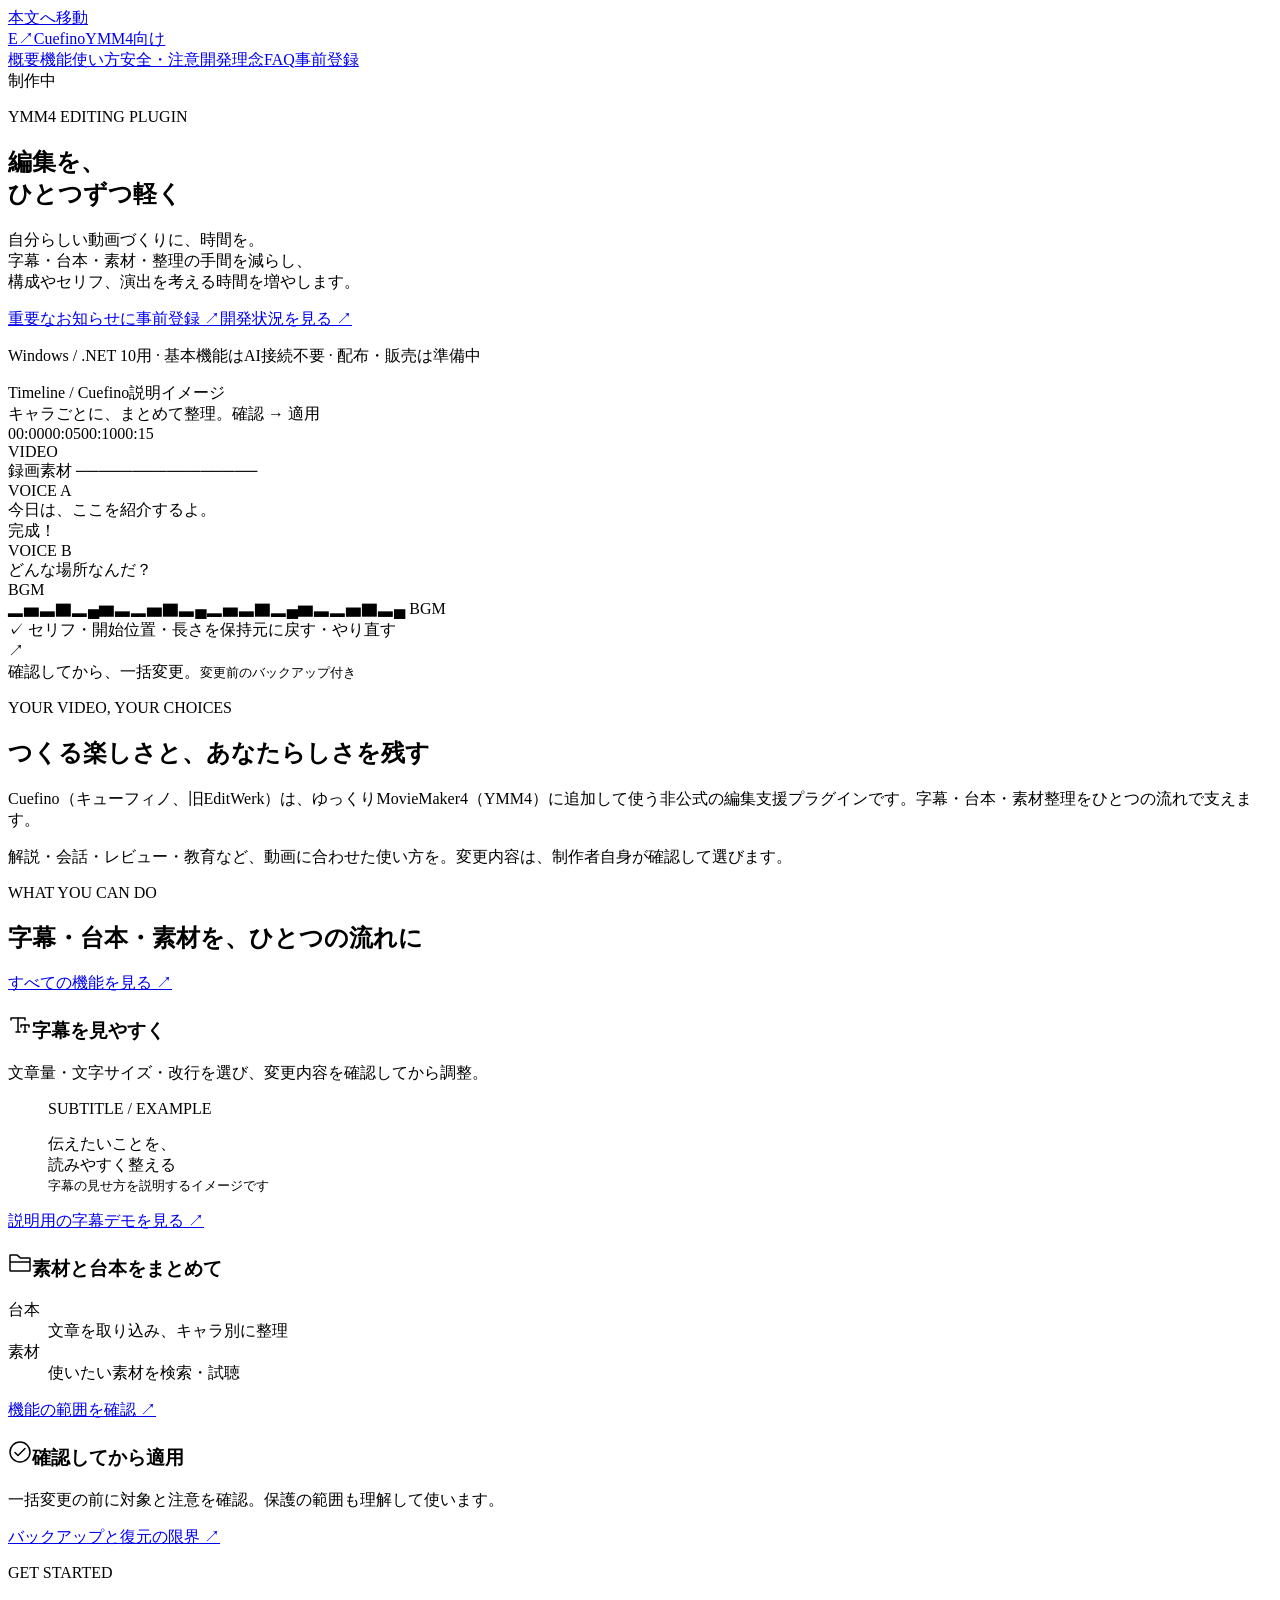
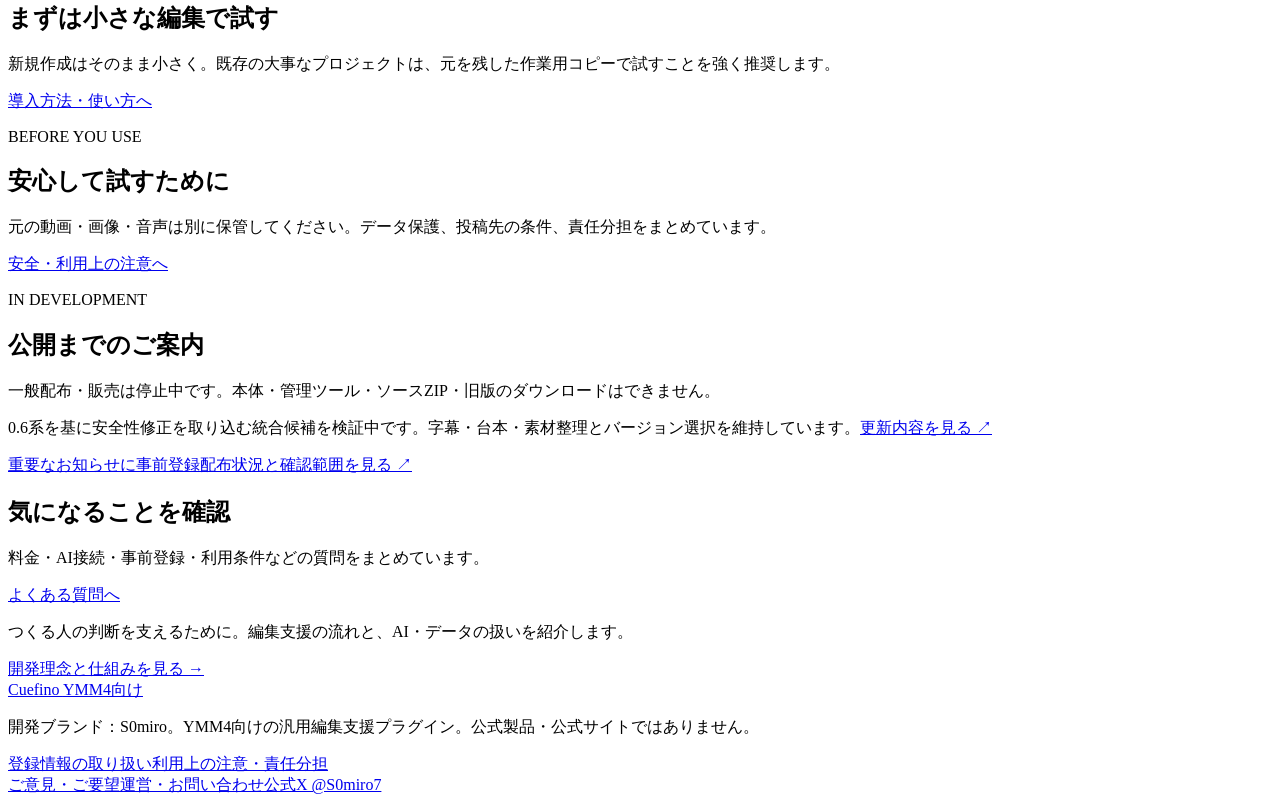
==== index.html @ adb7a77c "Point homepage canonical to S0miro Cuefino URL" ====
<!doctype html><html lang="ja"><head><meta charset="utf-8"><meta name="viewport" content="width=device-width,initial-scale=1"><title>Cuefino | YMM4向け編集支援プラグイン</title><meta name="description" content="CuefinoはYMM4向けの編集支援プラグインです。字幕・台本・素材整理などの機能、対応環境、データ保護の注意点を紹介します。現在は制作中・一般配布準備中です。"><script src="first-visit.js" data-intro-brand="editassist" async></script><link rel="icon" href="favicon.svg" type="image/svg+xml"><link rel="stylesheet" href="style.css"><link rel="stylesheet" href="site.css"><script src="site-navigation.js" defer></script><link rel="stylesheet" href="./information.css"><link rel="canonical" href="https://s0miro.github.io/cuefino/"><link rel="stylesheet" href="ui-refinement.css"></head><body class="site-home ui-cuefino"><div id="first-visit-intro" data-brand="editassist" aria-hidden="true" inert hidden><div class="intro-stack"><svg class="intro-mark" viewBox="0 0 64 64" aria-hidden="true"><rect width="64" height="64" rx="14" fill="#232d31"/><path d="M17 17h25v7H25v7h15v7H25v7h17v7H17z" fill="#f7f5ef"/><path d="M44 10h12v12h-5v-4L40 29l-4-4 11-10h-3z" fill="#d65b34"/></svg><span class="intro-name">Cuefino</span><span class="intro-track"></span></div></div><a class="skip" href="#main">本文へ移動</a><header class="header site-header"><div class="wrap header-inner"><a class="brand" href="./"><span class="brand-icon" aria-hidden="true">E<span>↗</span></span>Cuefino<span class="brand-label">YMM4向け</span></a><button class="nav-toggle" type="button" aria-expanded="false" aria-controls="primary-navigation" hidden>メニュー <span aria-hidden="true">☰</span></button><nav id="primary-navigation" class="primary-nav" aria-label="メインナビゲーション"><a href="./" aria-current="page">概要</a><a href="features/">機能</a><a href="guide/">使い方</a><a href="safety/">安全・注意</a><a href="./about/">開発理念</a><a href="faq/">FAQ</a><a href="preregister/">事前登録</a></nav><span class="release-badge">制作中</span></div></header><main id="main" tabindex="-1"><section id="preregister" class="hero wrap" tabindex="-1">
  <div class="hero-copy"><p class="eyebrow"><span class="dot"></span> YMM4 EDITING PLUGIN</p>
    <h1>編集を、<br>ひとつずつ<span class="accent">軽く</span></h1>
    <p class="lead">自分らしい動画づくりに、時間を。<br>字幕・台本・素材・整理の手間を減らし、<br class="desktop">構成やセリフ、演出を考える時間を増やします。</p>
    <div class="actions"><a class="button primary" href="preregister/">重要なお知らせに事前登録 <span aria-hidden="true">↗</span></a><a class="text-link" href="guide/#download">開発状況を見る ↗</a></div>
    <p class="hero-note">Windows / .NET 10用 · 基本機能はAI接続不要 · 配布・販売は準備中</p>
  </div>
  <div class="timeline" aria-label="キャラ別レイヤー整理の説明イメージ">
    <div class="window-top"><div class="window-dots" aria-hidden="true"><i></i><i></i><i></i></div><span>Timeline / Cuefino</span><span class="demo-label">説明イメージ</span></div>
    <div class="timeline-head"><span>キャラごとに、まとめて整理。</span><span class="pill">確認 → 適用</span></div>
    <div class="ruler"><span>00:00</span><span>00:05</span><span>00:10</span><span>00:15</span></div>
    <div class="tracks"><div class="track"><span class="track-name">VIDEO</span><div class="clip video">録画素材 <span>────────────────</span></div></div><div class="track"><span class="track-name">VOICE A</span><div class="clip voice-a">今日は、ここを紹介するよ。</div><div class="clip voice-a short">完成！</div></div><div class="track"><span class="track-name">VOICE B</span><div class="clip voice-b">どんな場所なんだ？</div></div><div class="track"><span class="track-name">BGM</span><div class="clip bgm"><span aria-hidden="true">▂▅▃▇▂▄▆▃▂▅▇▃▄▂▅▃▇▂▄▆▃▂▅▇▃▄</span> BGM</div></div></div>
    <div class="timeline-bottom"><span><span class="check">✓</span> セリフ・開始位置・長さを保持</span><span>元に戻す・やり直す</span></div>
    <div class="floating-note"><span class="note-icon">↗</span><div>確認してから、一括変更。<small>変更前のバックアップ付き</small></div></div>
  </div>
</section><section id="purpose" class="section wrap home-purpose" tabindex="-1"><p class="eyebrow">YOUR VIDEO, YOUR CHOICES</p><h2 id="purpose-title">つくる楽しさと、あなたらしさを残す</h2><p>Cuefino（キューフィノ、旧EditWerk）は、ゆっくりMovieMaker4（YMM4）に追加して使う非公式の編集支援プラグインです。字幕・台本・素材整理をひとつの流れで支えます。</p><p>解説・会話・レビュー・教育など、動画に合わせた使い方を。変更内容は、制作者自身が確認して選びます。</p></section><section id="features" class="section wrap" tabindex="-1"><div class="section-heading"><div><p class="eyebrow">WHAT YOU CAN DO</p><h2>字幕・台本・素材を、ひとつの流れに</h2></div><a class="text-link" href="features/">すべての機能を見る ↗</a></div><div class="overview-grid"><article><h3><svg class="ui-icon" aria-hidden="true" focusable="false" width="24" height="24" viewBox="0 0 24 24" stroke-width="1.5" fill="none" xmlns="http://www.w3.org/2000/svg">
<path d="M3 7L3 5L17 5V7" stroke="currentColor" stroke-linecap="round" stroke-linejoin="round"/>
<path d="M10 5L10 19M10 19H12M10 19H8" stroke="currentColor" stroke-linecap="round" stroke-linejoin="round"/>
<path d="M13 14L13 12H21V14" stroke="currentColor" stroke-linecap="round" stroke-linejoin="round"/>
<path d="M17 12V19M17 19H15.5M17 19H18.5" stroke="currentColor" stroke-linecap="round" stroke-linejoin="round"/>
</svg>字幕を見やすく</h3><p>文章量・文字サイズ・改行を選び、変更内容を確認してから調整。</p><figure class="caption-study" aria-label="字幕調整の説明イメージ"><p class="study-label">SUBTITLE / EXAMPLE</p><span class="study-sample">伝えたいことを、<br>読みやすく整える</span><figcaption><small>字幕の見せ方を説明するイメージです</small></figcaption></figure><a id="subtitles" href="features/#subtitles">説明用の字幕デモを見る ↗</a></article><article><h3><svg class="ui-icon" aria-hidden="true" focusable="false" width="24" height="24" stroke-width="1.5" viewBox="0 0 24 24" fill="none" xmlns="http://www.w3.org/2000/svg">
<path d="M2 11V4.6C2 4.26863 2.26863 4 2.6 4H8.77805C8.92127 4 9.05977 4.05124 9.16852 4.14445L12.3315 6.85555C12.4402 6.94876 12.5787 7 12.722 7H21.4C21.7314 7 22 7.26863 22 7.6V11M2 11V19.4C2 19.7314 2.26863 20 2.6 20H21.4C21.7314 20 22 19.7314 22 19.4V11M2 11H22" stroke="currentColor" stroke-linecap="round" stroke-linejoin="round"/>
</svg>素材と台本をまとめて</h3><dl class="work-roles"><div><dt>台本</dt><dd>文章を取り込み、キャラ別に整理</dd></div><div><dt>素材</dt><dd>使いたい素材を検索・試聴</dd></div></dl><a href="features/#features">機能の範囲を確認 ↗</a></article><article><h3><svg class="ui-icon" aria-hidden="true" focusable="false" width="24" height="24" stroke-width="1.5" viewBox="0 0 24 24" fill="none" xmlns="http://www.w3.org/2000/svg">
<path d="M7 12.5L10 15.5L17 8.5" stroke="currentColor" stroke-linecap="round" stroke-linejoin="round"/>
<path d="M12 22C17.5228 22 22 17.5228 22 12C22 6.47715 17.5228 2 12 2C6.47715 2 2 6.47715 2 12C2 17.5228 6.47715 22 12 22Z" stroke="currentColor" stroke-linecap="round" stroke-linejoin="round"/>
</svg>確認してから適用</h3><p>一括変更の前に対象と注意を確認。保護の範囲も理解して使います。</p><a href="safety/#backup">バックアップと復元の限界 ↗</a></article></div></section><section class="section wrap"><div class="overview-grid two"><article id="start"><p class="eyebrow">GET STARTED</p><h2>まずは小さな編集で試す</h2><p>新規作成はそのまま小さく。既存の大事なプロジェクトは、元を残した作業用コピーで試すことを強く推奨します。</p><a class="button outline" href="guide/">導入方法・使い方へ</a></article><article id="responsibility"><p class="eyebrow">BEFORE YOU USE</p><h2 id="responsibility-title">安心して試すために</h2><p>元の動画・画像・音声は別に保管してください。データ保護、投稿先の条件、責任分担をまとめています。</p><a class="button outline" href="safety/">安全・利用上の注意へ</a></article></div></section><div class="wrap home-support"><section id="download" class="section home-status" tabindex="-1"><p class="eyebrow">IN DEVELOPMENT</p><h2 id="development-title">公開までのご案内</h2><p>一般配布・販売は停止中です。本体・管理ツール・ソースZIP・旧版のダウンロードはできません。</p><p class="development-detail">0.6系を基に安全性修正を取り込む統合候補を検証中です。字幕・台本・素材整理とバージョン選択を維持しています。<a href="guide/#updates">更新内容を見る ↗</a></p><div class="actions"><a class="button primary" href="preregister/">重要なお知らせに事前登録</a><a id="updates" href="guide/#download">配布状況と確認範囲を見る ↗</a></div></section><section id="faq" class="section home-faq" tabindex="-1"><h2>気になることを確認</h2><p>料金・AI接続・事前登録・利用条件などの質問をまとめています。</p><a class="button outline" href="faq/">よくある質問へ</a></section></div><section class="wrap info-entry info-block" aria-label="開発理念と仕組み"><div class="info-entry-inner"><p>つくる人の判断を支えるために。編集支援の流れと、AI・データの扱いを紹介します。</p><a href="./about/">開発理念と仕組みを見る →</a></div></section></main><footer class="site-footer"><div class="wrap"><a class="brand" href="./">Cuefino <span class="brand-label">YMM4向け</span></a><p>開発ブランド：S0miro。YMM4向けの汎用編集支援プラグイン。公式製品・公式サイトではありません。</p><a id="registration-privacy" href="preregister/#registration-privacy">登録情報の取り扱い</a><a href="safety/">利用上の注意・責任分担</a><nav class="info-footer" aria-label="運営とサポート"><a href="feedback/">ご意見・ご要望</a><a href="./safety/#support">運営・お問い合わせ</a><a href="https://x.com/S0miro7" target="_blank" rel="noopener noreferrer">公式X @S0miro7</a></nav></div></footer></body></html>
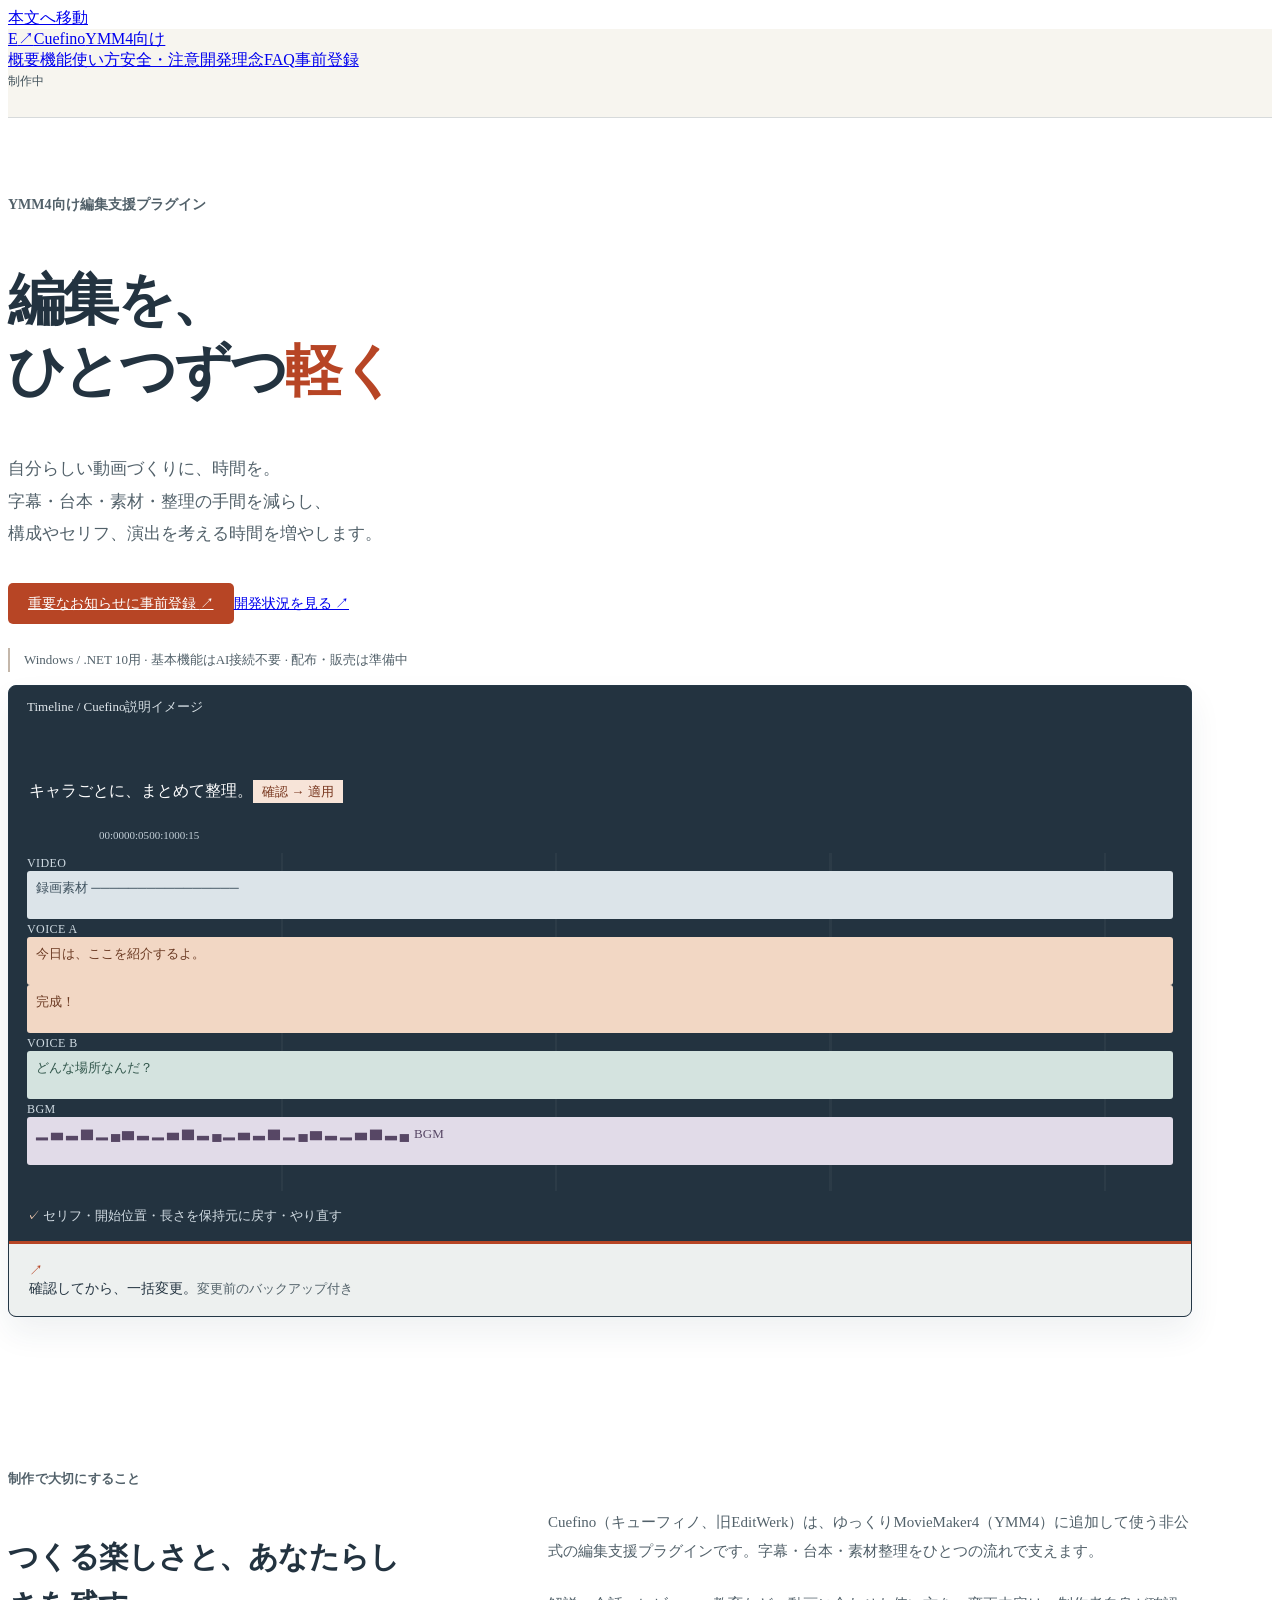
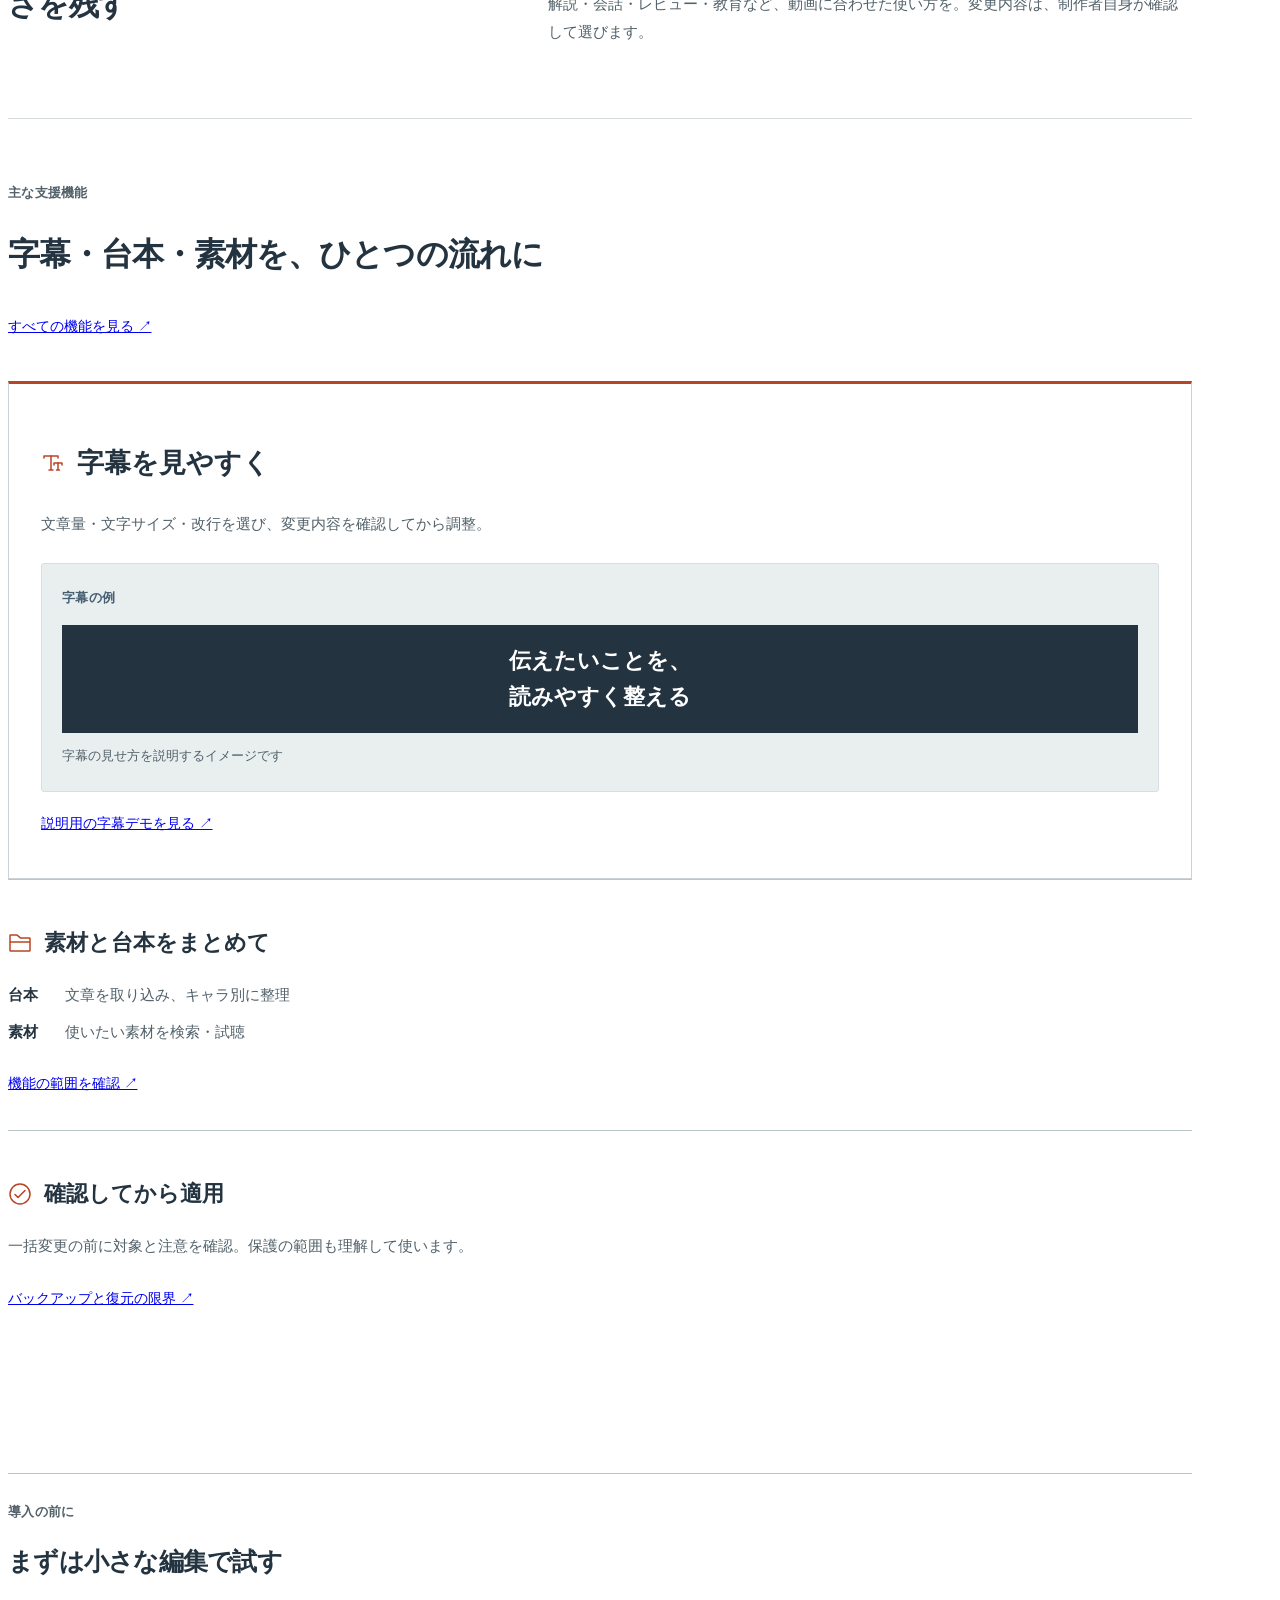
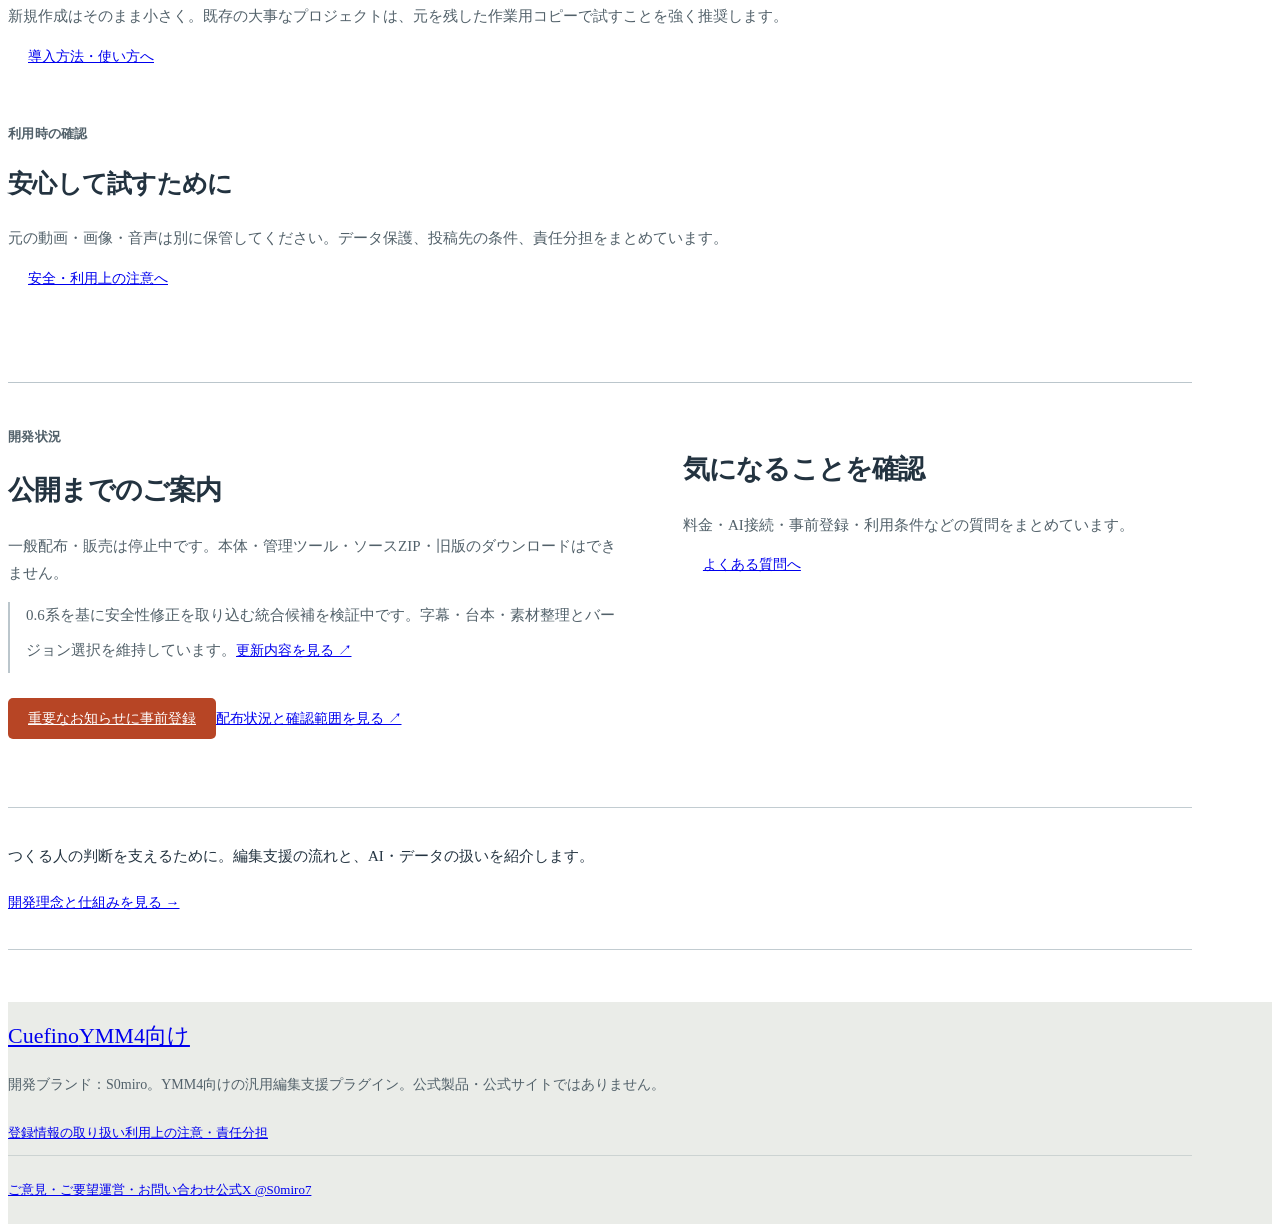
==== commit 2cde4b7e: "Improve homepage readability from unslop audit Clarify the Japanese product category, normalize supp" ====
--- a/index.html
+++ b/index.html
@@ -1,5 +1,5 @@
 <!doctype html><html lang="ja"><head><meta charset="utf-8"><meta name="viewport" content="width=device-width,initial-scale=1"><title>Cuefino | YMM4向け編集支援プラグイン</title><meta name="description" content="CuefinoはYMM4向けの編集支援プラグインです。字幕・台本・素材整理などの機能、対応環境、データ保護の注意点を紹介します。現在は制作中・一般配布準備中です。"><script src="first-visit.js" data-intro-brand="editassist" async></script><link rel="icon" href="favicon.svg" type="image/svg+xml"><link rel="stylesheet" href="style.css"><link rel="stylesheet" href="site.css"><script src="site-navigation.js" defer></script><link rel="stylesheet" href="./information.css"><link rel="canonical" href="https://s0miro.github.io/cuefino/"><link rel="stylesheet" href="ui-refinement.css"></head><body class="site-home ui-cuefino"><div id="first-visit-intro" data-brand="editassist" aria-hidden="true" inert hidden><div class="intro-stack"><svg class="intro-mark" viewBox="0 0 64 64" aria-hidden="true"><rect width="64" height="64" rx="14" fill="#232d31"/><path d="M17 17h25v7H25v7h15v7H25v7h17v7H17z" fill="#f7f5ef"/><path d="M44 10h12v12h-5v-4L40 29l-4-4 11-10h-3z" fill="#d65b34"/></svg><span class="intro-name">Cuefino</span><span class="intro-track"></span></div></div><a class="skip" href="#main">本文へ移動</a><header class="header site-header"><div class="wrap header-inner"><a class="brand" href="./"><span class="brand-icon" aria-hidden="true">E<span>↗</span></span>Cuefino<span class="brand-label">YMM4向け</span></a><button class="nav-toggle" type="button" aria-expanded="false" aria-controls="primary-navigation" hidden>メニュー <span aria-hidden="true">☰</span></button><nav id="primary-navigation" class="primary-nav" aria-label="メインナビゲーション"><a href="./" aria-current="page">概要</a><a href="features/">機能</a><a href="guide/">使い方</a><a href="safety/">安全・注意</a><a href="./about/">開発理念</a><a href="faq/">FAQ</a><a href="preregister/">事前登録</a></nav><span class="release-badge">制作中</span></div></header><main id="main" tabindex="-1"><section id="preregister" class="hero wrap" tabindex="-1">
-  <div class="hero-copy"><p class="eyebrow"><span class="dot"></span> YMM4 EDITING PLUGIN</p>
+  <div class="hero-copy"><p class="eyebrow"><span class="dot"></span> YMM4向け編集支援プラグイン</p>
     <h1>編集を、<br>ひとつずつ<span class="accent">軽く</span></h1>
     <p class="lead">自分らしい動画づくりに、時間を。<br>字幕・台本・素材・整理の手間を減らし、<br class="desktop">構成やセリフ、演出を考える時間を増やします。</p>
     <div class="actions"><a class="button primary" href="preregister/">重要なお知らせに事前登録 <span aria-hidden="true">↗</span></a><a class="text-link" href="guide/#download">開発状況を見る ↗</a></div>
@@ -13,14 +13,14 @@
     <div class="timeline-bottom"><span><span class="check">✓</span> セリフ・開始位置・長さを保持</span><span>元に戻す・やり直す</span></div>
     <div class="floating-note"><span class="note-icon">↗</span><div>確認してから、一括変更。<small>変更前のバックアップ付き</small></div></div>
   </div>
-</section><section id="purpose" class="section wrap home-purpose" tabindex="-1"><p class="eyebrow">YOUR VIDEO, YOUR CHOICES</p><h2 id="purpose-title">つくる楽しさと、あなたらしさを残す</h2><p>Cuefino（キューフィノ、旧EditWerk）は、ゆっくりMovieMaker4（YMM4）に追加して使う非公式の編集支援プラグインです。字幕・台本・素材整理をひとつの流れで支えます。</p><p>解説・会話・レビュー・教育など、動画に合わせた使い方を。変更内容は、制作者自身が確認して選びます。</p></section><section id="features" class="section wrap" tabindex="-1"><div class="section-heading"><div><p class="eyebrow">WHAT YOU CAN DO</p><h2>字幕・台本・素材を、ひとつの流れに</h2></div><a class="text-link" href="features/">すべての機能を見る ↗</a></div><div class="overview-grid"><article><h3><svg class="ui-icon" aria-hidden="true" focusable="false" width="24" height="24" viewBox="0 0 24 24" stroke-width="1.5" fill="none" xmlns="http://www.w3.org/2000/svg">
+</section><section id="purpose" class="section wrap home-purpose" tabindex="-1"><p class="eyebrow">制作で大切にすること</p><h2 id="purpose-title">つくる楽しさと、あなたらしさを残す</h2><p>Cuefino（キューフィノ、旧EditWerk）は、ゆっくりMovieMaker4（YMM4）に追加して使う非公式の編集支援プラグインです。字幕・台本・素材整理をひとつの流れで支えます。</p><p>解説・会話・レビュー・教育など、動画に合わせた使い方を。変更内容は、制作者自身が確認して選びます。</p></section><section id="features" class="section wrap" tabindex="-1"><div class="section-heading"><div><p class="eyebrow">主な支援機能</p><h2>字幕・台本・素材を、ひとつの流れに</h2></div><a class="text-link" href="features/">すべての機能を見る ↗</a></div><div class="overview-grid"><article><h3><svg class="ui-icon" aria-hidden="true" focusable="false" width="24" height="24" viewBox="0 0 24 24" stroke-width="1.5" fill="none" xmlns="http://www.w3.org/2000/svg">
 <path d="M3 7L3 5L17 5V7" stroke="currentColor" stroke-linecap="round" stroke-linejoin="round"/>
 <path d="M10 5L10 19M10 19H12M10 19H8" stroke="currentColor" stroke-linecap="round" stroke-linejoin="round"/>
 <path d="M13 14L13 12H21V14" stroke="currentColor" stroke-linecap="round" stroke-linejoin="round"/>
 <path d="M17 12V19M17 19H15.5M17 19H18.5" stroke="currentColor" stroke-linecap="round" stroke-linejoin="round"/>
-</svg>字幕を見やすく</h3><p>文章量・文字サイズ・改行を選び、変更内容を確認してから調整。</p><figure class="caption-study" aria-label="字幕調整の説明イメージ"><p class="study-label">SUBTITLE / EXAMPLE</p><span class="study-sample">伝えたいことを、<br>読みやすく整える</span><figcaption><small>字幕の見せ方を説明するイメージです</small></figcaption></figure><a id="subtitles" href="features/#subtitles">説明用の字幕デモを見る ↗</a></article><article><h3><svg class="ui-icon" aria-hidden="true" focusable="false" width="24" height="24" stroke-width="1.5" viewBox="0 0 24 24" fill="none" xmlns="http://www.w3.org/2000/svg">
+</svg>字幕を見やすく</h3><p>文章量・文字サイズ・改行を選び、変更内容を確認してから調整。</p><figure class="caption-study" aria-label="字幕調整の説明イメージ"><p class="study-label">字幕の例</p><span class="study-sample">伝えたいことを、<br>読みやすく整える</span><figcaption><small>字幕の見せ方を説明するイメージです</small></figcaption></figure><a id="subtitles" href="features/#subtitles">説明用の字幕デモを見る ↗</a></article><article><h3><svg class="ui-icon" aria-hidden="true" focusable="false" width="24" height="24" stroke-width="1.5" viewBox="0 0 24 24" fill="none" xmlns="http://www.w3.org/2000/svg">
 <path d="M2 11V4.6C2 4.26863 2.26863 4 2.6 4H8.77805C8.92127 4 9.05977 4.05124 9.16852 4.14445L12.3315 6.85555C12.4402 6.94876 12.5787 7 12.722 7H21.4C21.7314 7 22 7.26863 22 7.6V11M2 11V19.4C2 19.7314 2.26863 20 2.6 20H21.4C21.7314 20 22 19.7314 22 19.4V11M2 11H22" stroke="currentColor" stroke-linecap="round" stroke-linejoin="round"/>
 </svg>素材と台本をまとめて</h3><dl class="work-roles"><div><dt>台本</dt><dd>文章を取り込み、キャラ別に整理</dd></div><div><dt>素材</dt><dd>使いたい素材を検索・試聴</dd></div></dl><a href="features/#features">機能の範囲を確認 ↗</a></article><article><h3><svg class="ui-icon" aria-hidden="true" focusable="false" width="24" height="24" stroke-width="1.5" viewBox="0 0 24 24" fill="none" xmlns="http://www.w3.org/2000/svg">
 <path d="M7 12.5L10 15.5L17 8.5" stroke="currentColor" stroke-linecap="round" stroke-linejoin="round"/>
 <path d="M12 22C17.5228 22 22 17.5228 22 12C22 6.47715 17.5228 2 12 2C6.47715 2 2 6.47715 2 12C2 17.5228 6.47715 22 12 22Z" stroke="currentColor" stroke-linecap="round" stroke-linejoin="round"/>
-</svg>確認してから適用</h3><p>一括変更の前に対象と注意を確認。保護の範囲も理解して使います。</p><a href="safety/#backup">バックアップと復元の限界 ↗</a></article></div></section><section class="section wrap"><div class="overview-grid two"><article id="start"><p class="eyebrow">GET STARTED</p><h2>まずは小さな編集で試す</h2><p>新規作成はそのまま小さく。既存の大事なプロジェクトは、元を残した作業用コピーで試すことを強く推奨します。</p><a class="button outline" href="guide/">導入方法・使い方へ</a></article><article id="responsibility"><p class="eyebrow">BEFORE YOU USE</p><h2 id="responsibility-title">安心して試すために</h2><p>元の動画・画像・音声は別に保管してください。データ保護、投稿先の条件、責任分担をまとめています。</p><a class="button outline" href="safety/">安全・利用上の注意へ</a></article></div></section><div class="wrap home-support"><section id="download" class="section home-status" tabindex="-1"><p class="eyebrow">IN DEVELOPMENT</p><h2 id="development-title">公開までのご案内</h2><p>一般配布・販売は停止中です。本体・管理ツール・ソースZIP・旧版のダウンロードはできません。</p><p class="development-detail">0.6系を基に安全性修正を取り込む統合候補を検証中です。字幕・台本・素材整理とバージョン選択を維持しています。<a href="guide/#updates">更新内容を見る ↗</a></p><div class="actions"><a class="button primary" href="preregister/">重要なお知らせに事前登録</a><a id="updates" href="guide/#download">配布状況と確認範囲を見る ↗</a></div></section><section id="faq" class="section home-faq" tabindex="-1"><h2>気になることを確認</h2><p>料金・AI接続・事前登録・利用条件などの質問をまとめています。</p><a class="button outline" href="faq/">よくある質問へ</a></section></div><section class="wrap info-entry info-block" aria-label="開発理念と仕組み"><div class="info-entry-inner"><p>つくる人の判断を支えるために。編集支援の流れと、AI・データの扱いを紹介します。</p><a href="./about/">開発理念と仕組みを見る →</a></div></section></main><footer class="site-footer"><div class="wrap"><a class="brand" href="./">Cuefino <span class="brand-label">YMM4向け</span></a><p>開発ブランド：S0miro。YMM4向けの汎用編集支援プラグイン。公式製品・公式サイトではありません。</p><a id="registration-privacy" href="preregister/#registration-privacy">登録情報の取り扱い</a><a href="safety/">利用上の注意・責任分担</a><nav class="info-footer" aria-label="運営とサポート"><a href="feedback/">ご意見・ご要望</a><a href="./safety/#support">運営・お問い合わせ</a><a href="https://x.com/S0miro7" target="_blank" rel="noopener noreferrer">公式X @S0miro7</a></nav></div></footer></body></html>
+</svg>確認してから適用</h3><p>一括変更の前に対象と注意を確認。保護の範囲も理解して使います。</p><a href="safety/#backup">バックアップと復元の限界 ↗</a></article></div></section><section class="section wrap"><div class="overview-grid two"><article id="start"><p class="eyebrow">導入の前に</p><h2>まずは小さな編集で試す</h2><p>新規作成はそのまま小さく。既存の大事なプロジェクトは、元を残した作業用コピーで試すことを強く推奨します。</p><a class="button outline" href="guide/">導入方法・使い方へ</a></article><article id="responsibility"><p class="eyebrow">利用時の確認</p><h2 id="responsibility-title">安心して試すために</h2><p>元の動画・画像・音声は別に保管してください。データ保護、投稿先の条件、責任分担をまとめています。</p><a class="button outline" href="safety/">安全・利用上の注意へ</a></article></div></section><div class="wrap home-support"><section id="download" class="section home-status" tabindex="-1"><p class="eyebrow">開発状況</p><h2 id="development-title">公開までのご案内</h2><p>一般配布・販売は停止中です。本体・管理ツール・ソースZIP・旧版のダウンロードはできません。</p><p class="development-detail">0.6系を基に安全性修正を取り込む統合候補を検証中です。字幕・台本・素材整理とバージョン選択を維持しています。<a href="guide/#updates">更新内容を見る ↗</a></p><div class="actions"><a class="button primary" href="preregister/">重要なお知らせに事前登録</a><a id="updates" href="guide/#download">配布状況と確認範囲を見る ↗</a></div></section><section id="faq" class="section home-faq" tabindex="-1"><h2>気になることを確認</h2><p>料金・AI接続・事前登録・利用条件などの質問をまとめています。</p><a class="button outline" href="faq/">よくある質問へ</a></section></div><section class="wrap info-entry info-block" aria-label="開発理念と仕組み"><div class="info-entry-inner"><p>つくる人の判断を支えるために。編集支援の流れと、AI・データの扱いを紹介します。</p><a href="./about/">開発理念と仕組みを見る →</a></div></section></main><footer class="site-footer"><div class="wrap"><a class="brand" href="./">Cuefino <span class="brand-label">YMM4向け</span></a><p>開発ブランド：S0miro。YMM4向けの汎用編集支援プラグイン。公式製品・公式サイトではありません。</p><a id="registration-privacy" href="preregister/#registration-privacy">登録情報の取り扱い</a><a href="safety/">利用上の注意・責任分担</a><nav class="info-footer" aria-label="運営とサポート"><a href="feedback/">ご意見・ご要望</a><a href="./safety/#support">運営・お問い合わせ</a><a href="https://x.com/S0miro7" target="_blank" rel="noopener noreferrer">公式X @S0miro7</a></nav></div></footer></body></html>
--- a/ui-refinement.css
+++ b/ui-refinement.css
@@ -0,0 +1,96 @@
+/* Open Props 1.7.23 size subset; MIT, Adam Argyle. See ui/licenses/. */
+:where(html){
+  --size-7: 2rem;
+  --size-fluid-3: clamp(1.5rem, 3vw, 2rem);
+  --size-fluid-5: clamp(4rem, 5vw, 5rem);
+}
+/* Cuefino: an editing desk, not a catalogue of identical cards. Home only. */
+.ui-cuefino{--ui-navy:#233340;--ui-orange:#b74525;--ui-muted:#52616a;color:#233340;font-size:16px}
+.ui-cuefino .wrap{width:calc(100% - 80px);max-width:1200px}
+.ui-cuefino .site-header{background:#f7f5eff5;border-bottom:1px solid #d7dadb}
+.ui-cuefino .site-header .header-inner{min-height:88px}
+.ui-cuefino .site-header .primary-nav a{min-height:44px}
+.ui-cuefino .release-badge{font-size:12px;border-color:#b3bdc0;color:#43535c;line-height:1.5}
+.ui-cuefino .hero{padding-block:76px 88px;gap:52px;align-items:center;grid-template-columns:minmax(0,.95fr) minmax(0,1.05fr)}
+.ui-cuefino .eyebrow,.ui-cuefino .overview-grid .eyebrow,.ui-cuefino .home-support .eyebrow{font-size:13px;font-weight:600;line-height:1.6;letter-spacing:.02em;margin:0 0 12px;color:#52616a}
+.ui-cuefino .hero .eyebrow{font-size:14px;letter-spacing:0}
+.ui-cuefino h1{font-size:clamp(42px,4.45vw,64px);line-height:1.25;letter-spacing:-.045em;color:var(--ui-navy)}
+.ui-cuefino .accent{color:var(--ui-orange)}
+.ui-cuefino .lead{font-size:17px;line-height:1.9;margin-top:var(--size-7);color:#52616a}
+.ui-cuefino .hero .actions{gap:20px;margin-top:var(--size-7);align-items:center;flex-wrap:wrap}
+.ui-cuefino .button{min-height:48px;padding:13px 20px;font-size:14px;line-height:1.55;border-radius:5px;gap:12px}
+.ui-cuefino .button.primary{background:var(--ui-orange);border-color:var(--ui-orange);color:#fff}
+.ui-cuefino .button.primary:hover{background:#9e371e;border-color:#9e371e}
+.ui-cuefino .text-link,.ui-cuefino .overview-grid a:not(.button),.ui-cuefino .home-status a:not(.button){display:inline-flex;align-items:center;min-height:44px;font-size:14px;line-height:1.7;gap:8px}
+.ui-cuefino .hero-note{font-size:13px;line-height:1.8;border-left:2px solid #c4b7aa;padding-left:14px;margin-top:22px;max-width:36em;color:#52616a}
+.ui-cuefino .timeline{transform:none;background:var(--ui-navy);border:1px solid #243746;border-radius:8px;box-shadow:0 16px 32px #23334012}
+.ui-cuefino .window-top{font-size:13px;gap:12px;flex-wrap:wrap;min-height:46px;padding:12px 18px;color:#e0e7eb;border-color:#ffffff26}
+.ui-cuefino .demo-label{font-size:13px;color:#d7e0e5}
+.ui-cuefino .window-dots i{background:#80939f}
+.ui-cuefino .timeline-head{font-size:16px;line-height:1.6;color:#fff;padding:22px 20px 8px;flex-wrap:wrap}
+.ui-cuefino .pill{font-size:13px;background:#f7e4d8;color:#78371f;padding:4px 9px}
+.ui-cuefino .ruler{font-size:11px;color:#c5d1d9;margin:18px 20px 12px 90px}
+.ui-cuefino .tracks{padding:0 18px 26px;background:repeating-linear-gradient(90deg,transparent 0 23%,#ffffff0a 23% 23.2%)}
+.ui-cuefino .track{min-height:49px;gap:8px}
+.ui-cuefino .track-name{color:#d0dbe2;font-size:12px;width:64px;letter-spacing:.035em}
+.ui-cuefino .clip{font-size:13px;height:34px;line-height:20px;padding:7px 9px;border-radius:3px}
+.ui-cuefino .video{background:#dce4e9;color:#3e515e}
+.ui-cuefino .voice-a{background:#f2d7c4;color:#6b3a23;border-color:#bc5930}
+.ui-cuefino .voice-b{background:#d4e3df;color:#31564b;border-color:#6e9a8c}
+.ui-cuefino .bgm{background:#e1dbe8;color:#574765}
+.ui-cuefino .bgm span{letter-spacing:2px}
+.ui-cuefino .timeline-bottom{font-size:13px;gap:8px 16px;flex-wrap:wrap;line-height:1.7;color:#d2dce3;border-color:#ffffff26;padding:14px 18px}
+.ui-cuefino .timeline-bottom .check{color:#ffd3b6}
+.ui-cuefino .floating-note{position:static;transform:none;max-width:none;margin:0;padding:18px 20px;background:#edf0ef;color:var(--ui-navy);border-radius:0 0 7px 7px;box-shadow:none;font-size:14px;border-top:3px solid #b74525}
+.ui-cuefino .floating-note small{font-size:13px;color:#53626a;margin-top:2px}
+.ui-cuefino .note-icon{color:var(--ui-orange)}
+
+
+
+.ui-cuefino .section{padding-block:var(--size-fluid-5)}
+.ui-cuefino .home-purpose{display:grid;grid-template-columns:minmax(0,.85fr) minmax(0,1.15fr);gap:18px 64px;border-bottom:1px solid #d5dadc}
+.ui-cuefino .home-purpose .eyebrow{grid-column:1/-1;margin:0}
+.ui-cuefino .home-purpose h2{grid-column:1;grid-row:2/4;max-width:14em;font-size:30px;line-height:1.6;letter-spacing:-.025em}
+.ui-cuefino .home-purpose>p:not(.eyebrow){grid-column:2;font-size:15px;line-height:1.9;margin:0;color:#52616a}
+.ui-cuefino .section-heading{margin-bottom:var(--size-7);align-items:flex-end}
+.ui-cuefino h2{font-size:32px;line-height:1.5;letter-spacing:-.03em}
+.ui-cuefino .overview-grid:not(.two){grid-template-columns:minmax(0,1.25fr) minmax(0,1fr);gap:0 36px}
+.ui-cuefino .overview-grid:not(.two)>article{border:0;border-radius:0;padding:24px 0;background:transparent;border-top:1px solid #bbc6cc}
+.ui-cuefino .overview-grid:not(.two)>article:first-child{grid-row:span 2;background:#fff;border:1px solid #cbd3d8;border-top:3px solid var(--ui-orange);border-radius:0;padding:var(--size-fluid-3)}
+.ui-cuefino .overview-grid h3{font-size:22px;line-height:1.5;display:flex;align-items:center;gap:12px;color:var(--ui-navy)}
+.ui-cuefino .overview-grid:not(.two)>article:first-child h3{font-size:27px}
+.ui-cuefino .overview-grid p{font-size:15px;line-height:1.9;color:#52616a;margin:16px 0}
+.ui-cuefino .ui-icon{width:24px;height:24px;display:inline-block;flex:none;vertical-align:middle;color:var(--ui-orange)}
+.ui-cuefino .caption-study{margin:24px 0 10px;padding:24px 20px;background:#e9eeef;border:1px solid #d5dfe4;border-radius:3px}
+.ui-cuefino .caption-study .study-label{font-size:13px;line-height:1.6;margin:0;color:#465f70;letter-spacing:.02em;font-weight:600}
+.ui-cuefino .caption-study .study-sample{display:block;font-size:22px;line-height:1.65;color:#fff;background:#233340;margin-top:16px;padding:18px;text-align:center;font-weight:700}
+.ui-cuefino .caption-study small{display:block;font-size:13px;line-height:1.7;margin-top:12px;color:#52616a}
+.ui-cuefino .overview-grid.two{gap:48px;border-top:1px solid #bac4cb}
+.ui-cuefino .overview-grid.two>article{background:transparent;border:0;border-radius:0;padding:28px 0}
+.ui-cuefino .overview-grid.two h2{font-size:25px}
+.ui-cuefino .home-support{display:grid;grid-template-columns:minmax(0,1.2fr) minmax(0,1fr);gap:64px;border-top:1px solid #bbc6cc}
+.ui-cuefino .home-support>.section{width:auto;max-width:none;padding:44px 0 50px;margin:0;border:0}
+.ui-cuefino .home-support h2{font-size:27px}
+.ui-cuefino .home-support p{font-size:15px;line-height:1.8;color:#52616a}
+.ui-cuefino .home-support .home-faq{padding-top:44px}
+.ui-cuefino .home-support .actions{flex-wrap:wrap;gap:12px 20px;margin-top:24px}
+.ui-cuefino .info-entry{margin-block:16px 52px}
+.ui-cuefino .info-entry-inner{border:0;border-top:1px solid #c2ccd1;border-bottom:1px solid #c2ccd1;border-radius:0;background:transparent;padding:24px 0;font-size:15px}
+.ui-cuefino .info-entry-inner a{font-size:14px;min-height:44px;display:inline-flex;align-items:center}
+.ui-cuefino .site-footer{background:#eaece8;padding:12px 0}
+.ui-cuefino .site-footer .wrap{gap:18px 26px;align-items:center}
+.ui-cuefino .site-footer p{font-size:14px;line-height:1.8;flex:1 1 420px;color:#52616a}
+.ui-cuefino .site-footer a{font-size:13px;min-height:44px;display:inline-flex;align-items:center}
+.ui-cuefino .site-footer .brand{font-size:22px}
+.ui-cuefino .site-footer .info-footer{flex-basis:100%;border-top:1px solid #ccd3d2;padding-top:12px}
+.ui-cuefino a:focus-visible,.ui-cuefino button:focus-visible{outline:3px solid #233340;outline-offset:4px}
+.ui-cuefino .work-roles{margin:16px 0;font-size:15px;line-height:1.9;color:var(--ui-muted)}
+.ui-cuefino .work-roles>div{display:grid;grid-template-columns:3em minmax(0,1fr);gap:12px;margin-block:8px}
+.ui-cuefino .work-roles dt{font-weight:700;color:var(--ui-navy)}
+.ui-cuefino .work-roles dd{margin:0}
+.ui-cuefino .development-detail{border-left:2px solid #bbc6cc;padding-left:16px}
+.ui-cuefino .development-detail a{display:block;width:fit-content}
+@media(max-width:1050px){.ui-cuefino .hero{gap:28px}.ui-cuefino .hero .actions{align-items:flex-start;gap:12px}.ui-cuefino h1{font-size:48px}.ui-cuefino .hero .lead{font-size:16px}.ui-cuefino .home-purpose{gap:18px 36px}}
+@media(max-width:900px){.ui-cuefino .hero{grid-template-columns:minmax(0,1fr);gap:36px;padding-block:44px 52px}.ui-cuefino .hero-copy{max-width:42em}.ui-cuefino .timeline{max-width:680px;margin:0}.ui-cuefino .home-purpose{grid-template-columns:1fr;gap:18px}.ui-cuefino .home-purpose h2,.ui-cuefino .home-purpose>p:not(.eyebrow){grid-column:auto;grid-row:auto;max-width:50em}.ui-cuefino .home-purpose h2{font-size:28px}.ui-cuefino .overview-grid:not(.two){gap:0 24px}.ui-cuefino .home-support{gap:32px}}
+@media(max-width:600px){.ui-cuefino .wrap{width:calc(100% - 40px)}.ui-cuefino .site-header .header-inner{min-height:76px}.ui-cuefino .hero{padding-block:36px 44px}.ui-cuefino h1{font-size:clamp(36px,10.6vw,44px);letter-spacing:-.05em}.ui-cuefino .lead{font-size:15px;margin-top:24px}.ui-cuefino .hero .actions{align-items:stretch;gap:8px}.ui-cuefino .hero .button{padding-inline:15px;justify-content:center}.ui-cuefino .hero-note{font-size:13px;margin-top:16px}.ui-cuefino .timeline-head{font-size:14px;padding:18px 14px 8px}.ui-cuefino .window-top{font-size:13px;padding:12px}.ui-cuefino .demo-label{font-size:13px}.ui-cuefino .tracks{padding-inline:10px}.ui-cuefino .ruler{margin-left:74px;margin-right:10px;font-size:11px}.ui-cuefino .track-name{width:56px;font-size:12px}.ui-cuefino .clip{font-size:13px;padding-inline:6px;height:auto;min-height:34px;white-space:normal;overflow-wrap:anywhere}.ui-cuefino .track{display:grid;grid-template-columns:56px minmax(0,1fr);gap:8px;min-height:48px}.ui-cuefino .voice-a{width:auto}.ui-cuefino .voice-a.short{display:none}.ui-cuefino .video,.ui-cuefino .voice-b,.ui-cuefino .bgm{grid-column:2/-1;width:auto;min-width:0}.ui-cuefino .voice-b{margin-left:16px}.ui-cuefino .video span,.ui-cuefino .bgm span{display:none}.ui-cuefino .timeline-bottom{font-size:13px;padding:12px;flex-direction:column;align-items:flex-start}.ui-cuefino .floating-note{font-size:13px;padding:14px}.ui-cuefino .section{padding-block:40px}.ui-cuefino h2{font-size:27px}.ui-cuefino .section-heading{align-items:start;gap:8px}.ui-cuefino .overview-grid:not(.two){grid-template-columns:minmax(0,1fr);gap:20px}.ui-cuefino .overview-grid:not(.two)>article:first-child{grid-row:auto;padding:24px 20px}.ui-cuefino .overview-grid:not(.two)>article{padding:20px 0}.ui-cuefino .overview-grid:not(.two)>article:first-child h3{font-size:24px}.ui-cuefino .caption-study{padding:18px 12px}.ui-cuefino .caption-study .study-sample{font-size:20px;padding:16px 10px}.ui-cuefino .overview-grid.two{grid-template-columns:1fr;gap:0}.ui-cuefino .overview-grid.two>article+article{border-top:1px solid #cbd3d8}.ui-cuefino .home-support{grid-template-columns:1fr;gap:0}.ui-cuefino .home-support>.section{padding:30px 0}.ui-cuefino .home-support>.section+section{border-top:1px solid #cbd3d8}.ui-cuefino .home-support .actions{align-items:stretch}.ui-cuefino .home-support .button{justify-content:center}.ui-cuefino .info-entry{margin-bottom:36px}.ui-cuefino .info-entry-inner{padding-block:22px;gap:12px}.ui-cuefino .site-footer .wrap{gap:10px 20px}.ui-cuefino .site-footer p{flex-basis:100%;order:initial}}
+@media(prefers-reduced-motion:reduce){.ui-cuefino *, .ui-cuefino *::before,.ui-cuefino *::after{scroll-behavior:auto;transition:none!important}}
